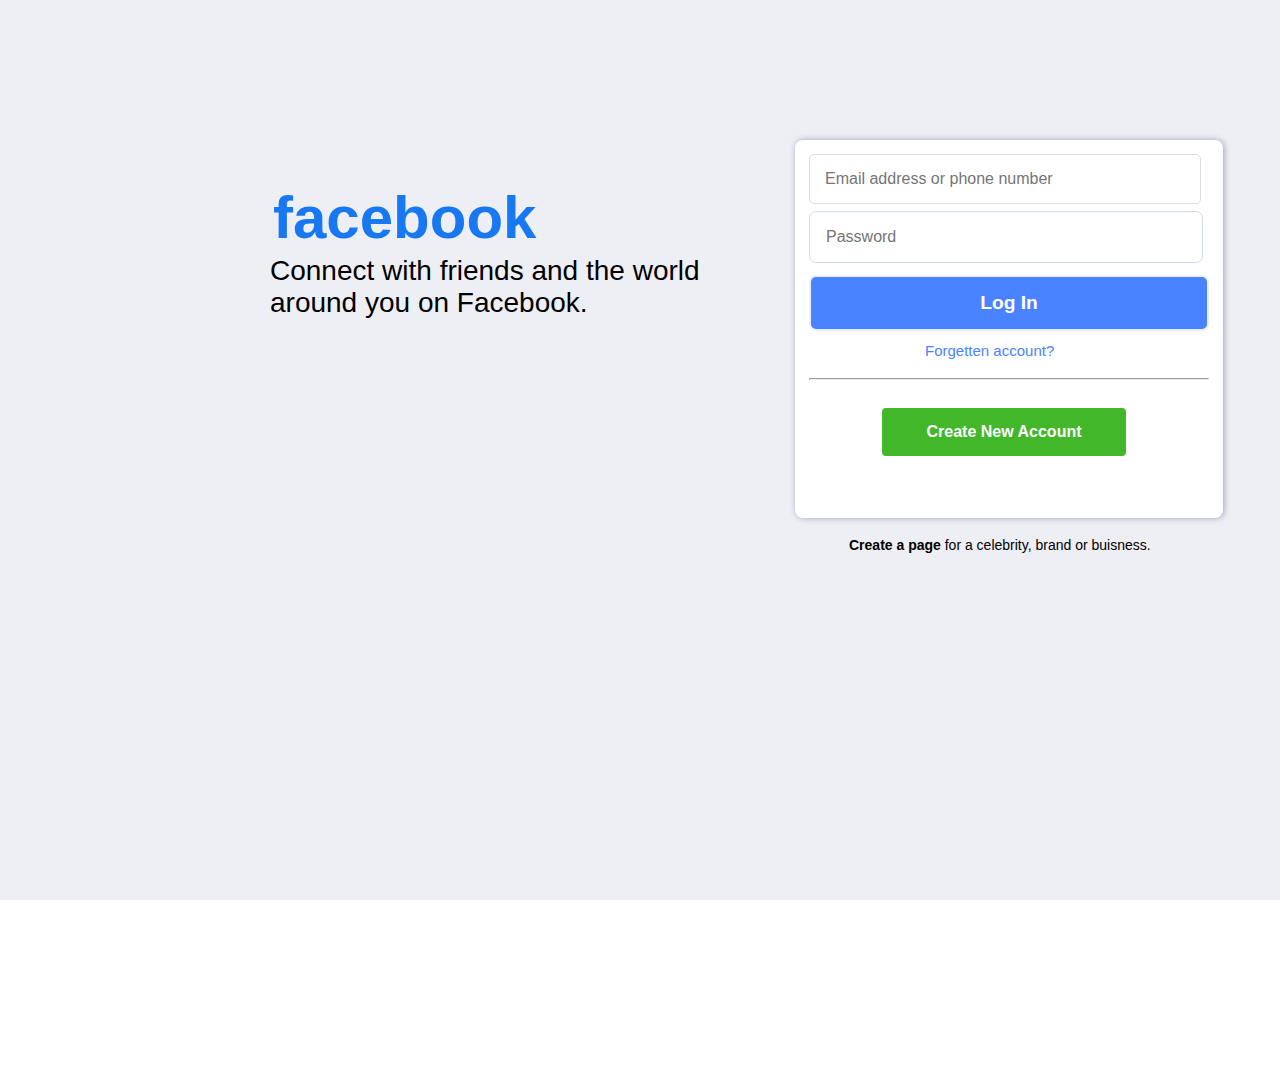
==== Media Query/index.html @ fa53d39c "Bootstrap files" ====
<!DOCTYPE html>
<html lang="en">
<head>
    <meta charset="UTF-8">
    <meta http-equiv="X-UA-Compatible" content="IE=edge">
    <meta name="viewport" content="width=device-width, initial-scale=1.0">
    <title>Facebook Login/Sign Up Page</title>
    <link rel="stylesheet" href="styles.css">
</head>
<body>
    <div class="container">
        <div class="left">
            <h1>facebook</h1>
            <p>Connect with friends and the world around you on Facebook.</p>
        </div>

        <div class="right">
            <div class="form">

            </div>
            <form action="#" method="POST" class="myForm"></form>
            <input class="mail" type="email" placeholder="Email address or phone number">
            <input class="pass" type="password" placeholder="Password">
            <div><button class="btn">Log In</button></div>
            <p id="forgetPass2" class="link"><a href="#">Forgetten account?</a></p>
            <hr id="hr1">
            <button class="btn1">Create New Account</button>
        </form>
        <p class="foot"><b href="">Create a page</b> for a celebrity, brand or buisness.</p>

        <div class="footer">
            <div class="languages">
                <div>
                    <p>English (UK)</p>
                    <p>
                        <a class="lang" onclick="" title="Afrikaans" href="">Afrikaans</a>
                    </p>
                    <p>
                        <a class="lang" onclick="" title="French (France)" href="">Francais (France)</a>
                    </p>
                    <p>
                        <a class="lang" onclick="" title="Portugues (Portugal)" href="">Portugues (Portugal)</a>
                    </p>
                    <p>
                        <a class="lang" onclick="" title="Germain" href="">Deutsch</a>
                    </p>
                    <p>
                        <a class="lang" onclick="" title="Spanish" href="">Espanol</a>
                    </p>
                    <p>
                        <a class="lang" onclick="" title="Italian" href="">Italiano</a>
                    </p>
                    <p>
                        <a class="lang" onclick="" title="Thai" href="">नेपाली</a>
                    </p>
                    <p>
                        <a class="lang" onclick="" title="Hindi" href="">हिन्दी</a>
                    </p>
                    <p><i class="fa fa-plus-square" title="Show more languages" href=""></i></p>
                </div>
            </div>

            <div class="nav">
                <ul>
                    <a onclick="" href="">
                        <p>Sign Up</p>
                    </a>
                    <a onclick="" href="">
                        <p>Log In</p>
                    </a>
                    <a href="">
                        <p>Messenger</p>
                    </a>
                    <a href="">
                        <p>Facebook Lite</p>
                    </a>
                    <a href="">
                        <p>Watch</p>
                    </a>
                    <a href="">
                        <p>People</p>
                    </a>
                    <a href="">
                        <p>Pages</p>
                    </a>
                    <a href="">
                        <p>Groups</p>
                    </a>
                    <a href="">
                        <p>Jobs</p>
                    </a>
                    <a href="">
                        <p>Instagram</p>
                    </a>
                    <a href="">
                        <p>Services</p>
                    </a>
                    <a href="">
                        <p>Privacy</p>
                    </a>
                    <a href="">
                        <p>Terms</p>
                    </a>
                    <a href="">
                        <p>Help</p>
                    </a>
                </ul>
            </div>
        </div>
        </div>
    </div>
    </div>
</body>
</html>
---- Media Query/styles.css ----
* {
  margin: 0;
}

.container {
  display: flex;
  width: 100%;
  height: 100vh;
  background-color: #eeeff4;
}

.left {
  margin-right: 65px;
  position: relative;
  top: 180px;
  left: 270px;
}

h1 {
  color: #1778f2;
  font-size: 60px;
  font-family: -apple-system, BlinkMacSystemFont, "Segoe UI", Roboto, Oxygen,
    Ubuntu, Cantarell, "Open Sans", "Helvetica Neue", sans-serif;
  padding: 3px;
}

p {
  font-family: SFProDisplay-Regular, Arial, Helvetica, sans-serif;
  font-size: 28px;
  font-weight: normal;
  line-height: 32px;
  width: 500px;
}

.myForm {
  display: flex;
  flex-direction: column;
  background-color: #ffffff;
}

.form {
  top: 180px;
  left: 270px;
}

.right {
  margin-top: 140px;
  margin-left: 230px;
  height: 350px;
  width: 400px;
  background-color: #ffffff;
  padding: 14px;
  border-radius: 8px;
  box-shadow: 1px 0px 6px #9ca1bb;
}

.mail {
  border: 1px solid rgb(221, 221, 221);
  width: 360px;
  padding: 15px;
  border-radius: 5px;
  font-size: 16px;
  color: #1307074a;
  outline: none;
  margin-bottom: 7px;
}

.pass {
  border: 1px solid #d4d9f3;
  width: 360px;
  padding: 16px;
  border-radius: 7px;
  font-size: 16px;
  color: #1307074a;
  outline: none;
}

.btn {
  border: 2px solid #eeeff4;
  width: 400px;
  padding: 15px;
  border-radius: 7px;
  font-size: 16px;
  background-color: #4a83ff;
  margin-top: 12px;
  cursor: pointer;
  color: #ffffff;
  font-weight: bolder;
  font-size: larger;
}

.link {
  margin-bottom: 11px;
}

a {
  font-size: 15px;
  text-align: center;
  position: relative;
  margin-left: 116px;
  margin-bottom: 30px;
  text-decoration: none;
  color: #4a83ff;
}

.btn1 {
  width: 250px;
  margin: 0 auto;
  margin-top: 25px;
  background-color: #42b72a;
  color: #ffffff;
  padding: 15px;
  font-size: 16px;
  font-weight: bolder;
  border: solid;
  border-radius: 7px;
  margin-left: 70px;
}

.foot {
  font-size: 14px;
  margin-top: 70px;
  margin-left: 40px;
}

.footer {
  display: none;
}

@media only screen and (max-width: 768px) {
  .body {
    margin: 0;
    padding: 0;
  }
  .container {
    place-items: center;
    margin: 0 auto;
    margin-bottom: 50px;
    width: 100%;
  }
  .left {
    margin-right: 50px;
    position: absolute;
    text-align: center;
    margin-bottom: 50px;
  }
  .left h1 {
    font-size: 40px;
  }
  .left p {
    font-size: 30px;
    right: 100px;
    padding-right: 20px;
  }
  .right {
    margin-top: 0px;
    right: 50px;
    position: absolute;
    margin-right: 20px;
    box-shadow: darkgray;
    border: none;
  }
}

@media only screen and (max-width: 575px) {
  .container {
    display: grid;
    place-items: center;
    margin-bottom: 50px;
  }

  .left {
    position: absolute;
    text-align: center;
    margin-bottom: 50px;
  }
  .left h1 {
    margin-top: 75px;
    text-align: center;
    font-size: 50px;
  }
  .left p {
    display: flex;
    text-align: center;
  }
  .right {
    margin-top: 0px;
    right: 50px;
    position: absolute;
    margin-right: 20px;
    box-shadow: darkgray;
    border: none;
  }

  #hr1 {
    display: block;
    margin-top: 20px;
  }
  #hr1::before {
    position: absolute;
    content: "or";
    left: 50%;
    background: #fff;
    padding: 0 10px;
    color: #333;
  }
  #forgetPass2 {
    display: block;
    font-size: 15px;
  }
  #forgetPass2 a {
    color: rgba(0, 68, 255, 0.6);
  }

  .footer {
    display: block;
    margin-top: 30px;
    color: rgba(0, 68, 255, 0.6);
  }
  .languages p {
    text-align: center;
    font-size: 13px;
    margin: 0;
    color: darkgray;
    float: left;
    margin-left: 20px;
  }
  .nav ul {
    text-align: center;
    margin-top: 30px;
    margin-left: 20px;
  }
  .nav ul a p {
    font-size: 13px;
    margin: 0;
    float: left;
    margin-left: 20px;
    color: rgba(0, 68, 255, 0.6);
  }
}
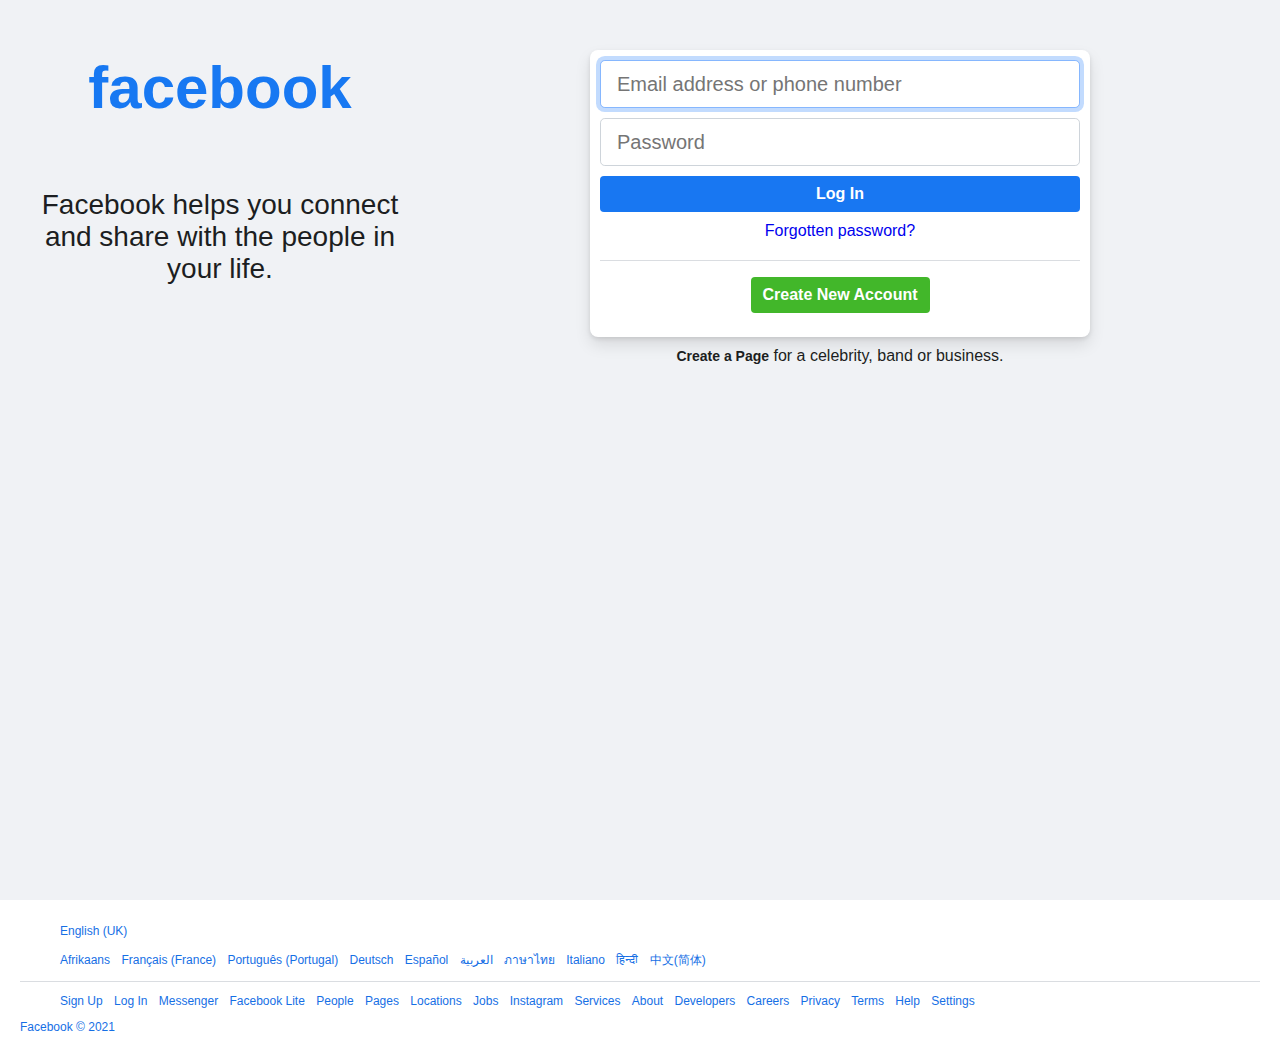
==== commit 85548d8f: "Media Query Files" ====
--- a/Media Query/index.html
+++ b/Media Query/index.html
@@ -1,114 +1,96 @@
 <!DOCTYPE html>
 <html lang="en">
+
 <head>
     <meta charset="UTF-8">
     <meta http-equiv="X-UA-Compatible" content="IE=edge">
-    <meta name="viewport" content="width=device-width, initial-scale=1.0">
+    <meta name="viewport" content="width=device-width, initial-scale=1.0, shrink-to-fit=no">
+    <link href="styles.css" rel="stylesheet">
     <title>Facebook Login/Sign Up Page</title>
-    <link rel="stylesheet" href="styles.css">
 </head>
+
 <body>
-    <div class="container">
-        <div class="left">
-            <h1>facebook</h1>
-            <p>Connect with friends and the world around you on Facebook.</p>
-        </div>
+        <div class="container">
 
-        <div class="right">
-            <div class="form">
+            <div class="left">
+                <h1>facebook</h1>
+                <h2 class="message">Facebook helps you connect and share with the people in your life.</h2>
+            </div>
 
-            </div>
-            <form action="#" method="POST" class="myForm"></form>
-            <input class="mail" type="email" placeholder="Email address or phone number">
-            <input class="pass" type="password" placeholder="Password">
-            <div><button class="btn">Log In</button></div>
-            <p id="forgetPass2" class="link"><a href="#">Forgetten account?</a></p>
-            <hr id="hr1">
-            <button class="btn1">Create New Account</button>
-        </form>
-        <p class="foot"><b href="">Create a page</b> for a celebrity, brand or buisness.</p>
-
-        <div class="footer">
-            <div class="languages">
-                <div>
-                    <p>English (UK)</p>
-                    <p>
-                        <a class="lang" onclick="" title="Afrikaans" href="">Afrikaans</a>
-                    </p>
-                    <p>
-                        <a class="lang" onclick="" title="French (France)" href="">Francais (France)</a>
-                    </p>
-                    <p>
-                        <a class="lang" onclick="" title="Portugues (Portugal)" href="">Portugues (Portugal)</a>
-                    </p>
-                    <p>
-                        <a class="lang" onclick="" title="Germain" href="">Deutsch</a>
-                    </p>
-                    <p>
-                        <a class="lang" onclick="" title="Spanish" href="">Espanol</a>
-                    </p>
-                    <p>
-                        <a class="lang" onclick="" title="Italian" href="">Italiano</a>
-                    </p>
-                    <p>
-                        <a class="lang" onclick="" title="Thai" href="">नेपाली</a>
-                    </p>
-                    <p>
-                        <a class="lang" onclick="" title="Hindi" href="">हिन्दी</a>
-                    </p>
-                    <p><i class="fa fa-plus-square" title="Show more languages" href=""></i></p>
+            <div class="right">
+                <div class="login">
+                    <form>
+                        <div class="form">
+                            <input type="text" class="form-element" name="email" id="email"
+                                placeholder="Email address or phone number" autofocus="1"
+                                aria-label="Email address or phone number">
+                        </div>
+                        <div class="form">
+                            <input type="password" class="form-element" name="pass" id="pass" placeholder="Password"
+                                aria-label="Password">
+                        </div>
+                        <div class="form">
+                            <button class="button custom-button" id="loginBtn" name="login" type="submit">Log
+                                In</button>
+                        </div>
+                        <div class="form mb-2">
+                            <a href="#" class="onhover">Forgotten password?</a>
+                        </div>
+                        <div class="hr"></div>
+                        <div class="form">
+                            <a href="#" class="button custom-button" role="button" id="createNewAccountBtn">Create New
+                                Account</a>
+                        </div>
+                    </form>
+                </div>
+                <div class="create-page">
+                    <a href="#" class="onhover" id="create-page-message">Create a Page</a> for a celebrity,
+                    band or business.
                 </div>
             </div>
+        </div>
+    <footer>
+        <div class="row">
+            <ul class="list mb-0">
+                <p class="">English (UK)</p>
+                <li class="list-item"><a href="#" class="onhover" title="Afrikaans">Afrikaans</a></li>
+                <li class="list-item"><a href="#" class="onhover" title="French (France)">Français (France)</a></li>
+                <li class="list-item"><a href="#" class="onhover" title="Portuguese (Portugal)">Português (Portugal)</a></li>
+                <li class="list-item"><a href="#" class="onhover" title="German">Deutsch</a></li>
+                <li class="list-item"><a href="#" class="onhover" title="Spanish">Español</a></li>
+                <li class="list-item"><a href="#" class="onhover" title="Arabic">العربية</a></li>
+                <li class="list-item"><a href="#" class="onhover" title="Thai">ภาษาไทย</a></li>
+                <li class="list-item"><a href="#" class="onhover" title="Italian">Italiano</a></li>
+                <li class="list-item"><a href="#" class="onhover" title="Hindi">हिन्दी</a></li>
+                <li class="list-item"><a href="#" class="onhover"title="Chinese (China)">中文(简体)</a></li>
+            </ul>
+        </div>
+        <div class="hr"></div>
+        <div class="footer">
+            <ul class="list mb-3">
+                <li class="list-item"><a href="#" class="onhover" title="Sign up for Facebook">Sign Up</a></li>
+                <li class="list-item"><a href="#" class="onhover" title="Log in to Facebook">Log In</a></li>
+                <li class="list-item"><a href="#" class="onhover" title="Take a look at Messenger.">Messenger</a></li>
+                <li class="list-item"><a href="#" class="onhover" title="Facebook Lite for Android.">Facebook Lite</a></li>
+                <li class="list-item"><a href="#" class="onhover" title="Browse our people directory.">People</a></li>
+                <li class="list-item"><a href="#" class="onhover" title="Browse our Pages directory.">Pages</a></li>
+                <li class="list-item"><a href="#" class="onhover" title="Browse our places directory.">Locations</a></li>
+                <li class="list-item"><a href="#" class="onhover" title="Apply for jobs and hire on Facebook.">Jobs</a></li>
+                <li class="list-item"><a href="#" class="onhover" title="Take a look at Instagram">Instagram</a></li>
+                <li class="list-item"><a href="#" class="onhover" title="Browse our Facebook Services directory.">Services</a></li>
+                <li class="list-item"><a href="#" class="onhover" title="Read our blog, discover the resource centre and find job opportunities.">About</a></li>
+                <li class="list-item"><a href="#" class="onhover" title="Develop on our platform.">Developers</a></li>
+                <li class="list-item"><a href="#" class="onhover" title="Make your next career move to our brilliant company.">Careers</a></li>
+                <li class="list-item"><a href="#" class="onhover" title="Learn about your privacy and Facebook.">Privacy</a></li>
+                <li class="list-item"><a href="#" class="onhover" title="Review our terms and policies.">Terms</a></li>
+                <li class="list-item"><a href="#" class="onhover" title="Visit our Help Centre.">Help</a></li>
+                <li class="list-item"><a href="#" class="onhover" title="View and edit your Facebook settings.">Settings</a></li>
+            </ul>
+        </div>
+        <div class="footer">
+            Facebook © 2021
+        </div>
+    </footer>
+</body>
 
-            <div class="nav">
-                <ul>
-                    <a onclick="" href="">
-                        <p>Sign Up</p>
-                    </a>
-                    <a onclick="" href="">
-                        <p>Log In</p>
-                    </a>
-                    <a href="">
-                        <p>Messenger</p>
-                    </a>
-                    <a href="">
-                        <p>Facebook Lite</p>
-                    </a>
-                    <a href="">
-                        <p>Watch</p>
-                    </a>
-                    <a href="">
-                        <p>People</p>
-                    </a>
-                    <a href="">
-                        <p>Pages</p>
-                    </a>
-                    <a href="">
-                        <p>Groups</p>
-                    </a>
-                    <a href="">
-                        <p>Jobs</p>
-                    </a>
-                    <a href="">
-                        <p>Instagram</p>
-                    </a>
-                    <a href="">
-                        <p>Services</p>
-                    </a>
-                    <a href="">
-                        <p>Privacy</p>
-                    </a>
-                    <a href="">
-                        <p>Terms</p>
-                    </a>
-                    <a href="">
-                        <p>Help</p>
-                    </a>
-                </ul>
-            </div>
-        </div>
-        </div>
-    </div>
-    </div>
-</body>
 </html>--- a/Media Query/styles.css
+++ b/Media Query/styles.css
@@ -1,19 +1,16 @@
-* {
+*,
+::before,
+::after {
+  box-sizing: border-box;
+}
+
+body {
+  width: 100%;
+  padding: 0;
   margin: 0;
-}
-
-.container {
-  display: flex;
-  width: 100%;
-  height: 100vh;
-  background-color: #eeeff4;
-}
-
-.left {
-  margin-right: 65px;
-  position: relative;
-  top: 180px;
-  left: 270px;
+  font-family: Helvetica, Arial, sans-serif;
+  background: #fff;
+  color: #1c1e21;
 }
 
 h1 {
@@ -24,217 +21,195 @@
   padding: 3px;
 }
 
-p {
-  font-family: SFProDisplay-Regular, Arial, Helvetica, sans-serif;
+.list-item {
+  display: inline-block;
+}
+
+.list-item:not(:last-child) {
+  margin-right: 0.5rem;
+}
+
+.hr {
+  position: relative;
+  border-bottom: 1px solid #dadde1;
+  margin: 20px auto 16px;
+  width: 100%;
+}
+
+.onhover {
+  text-decoration: none;
+}
+
+.onhover:hover {
+  text-decoration: underline;
+}
+
+.form-element {
+  display: block;
+  width: 100%;
+  font-weight: 400;
+  line-height: 1.5;
+  color: #212529;
+  background-color: #fff;
+  background-clip: padding-box;
+  border: 1px solid #ced4da;
+  -webkit-appearance: none;
+  -moz-appearance: none;
+  appearance: none;
+  transition: border-color 0.15s ease-in-out, box-shadow 0.15s ease-in-out;
+
+  min-height: calc(1.5em + 1rem + 2px);
+  padding: 0.5rem 1rem;
+  font-size: 1.25rem;
+  border-radius: 0.3rem;
+}
+
+.form-element:focus {
+  color: #212529;
+  background-color: #fff;
+  border-color: #86b7fe;
+  outline: 0;
+  box-shadow: 0 0 0 0.25rem rgb(13 110 253 / 25%);
+}
+
+.button {
+  display: inline-block;
+  font-weight: 400;
+  line-height: 1.5;
+  color: #fff;
+  text-align: center;
+  text-decoration: none;
+  vertical-align: middle;
+  cursor: pointer;
+  background-color: transparent;
+  border: 1px solid transparent;
+  padding: 0.375rem 0.75rem;
+  font-size: 1rem;
+  border-radius: 0.25rem;
+  transition: color 0.15s ease-in-out, background-color 0.15s ease-in-out,
+    border-color 0.15s ease-in-out, box-shadow 0.15s ease-in-out;
+}
+
+.custom-button {
+  font-weight: bold;
+  transition: 200ms cubic-bezier(0.08, 0.52, 0.52, 1) background-color,
+    200ms cubic-bezier(0.08, 0.52, 0.52, 1) box-shadow,
+    200ms cubic-bezier(0.08, 0.52, 0.52, 1) transform;
+  border: none;
+}
+
+.container {
+  display: flex;
+  flex-direction: column;
+  width: 100%;
+  background: #f0f2f5;
+  width: inherit;
+  height: 100%;
+  min-width: 500px;
+  min-height: 100vh;
+  padding: 10px 15px;
+}
+.left {
+  display: flex;
+  flex-direction: column;
+  align-items: center;
+}
+
+.message {
   font-size: 28px;
   font-weight: normal;
   line-height: 32px;
-  width: 500px;
-}
-
-.myForm {
+  width: 400px;
+  text-align: center;
+}
+
+.right {
   display: flex;
   flex-direction: column;
-  background-color: #ffffff;
-}
-
-.form {
-  top: 180px;
-  left: 270px;
-}
-
-.right {
-  margin-top: 140px;
-  margin-left: 230px;
-  height: 350px;
-  width: 400px;
-  background-color: #ffffff;
-  padding: 14px;
+  align-items: center;
+  width: 100%;
+
+  padding: 0px 10px;
+}
+
+.login {
+  background-color: #fff;
+  border: none;
   border-radius: 8px;
-  box-shadow: 1px 0px 6px #9ca1bb;
-}
-
-.mail {
-  border: 1px solid rgb(221, 221, 221);
-  width: 360px;
-  padding: 15px;
-  border-radius: 5px;
-  font-size: 16px;
-  color: #1307074a;
-  outline: none;
-  margin-bottom: 7px;
-}
-
-.pass {
-  border: 1px solid #d4d9f3;
-  width: 360px;
-  padding: 16px;
-  border-radius: 7px;
-  font-size: 16px;
-  color: #1307074a;
-  outline: none;
-}
-
-.btn {
-  border: 2px solid #eeeff4;
-  width: 400px;
-  padding: 15px;
-  border-radius: 7px;
-  font-size: 16px;
-  background-color: #4a83ff;
-  margin-top: 12px;
-  cursor: pointer;
-  color: #ffffff;
-  font-weight: bolder;
-  font-size: larger;
-}
-
-.link {
-  margin-bottom: 11px;
-}
-
-a {
-  font-size: 15px;
+  box-shadow: 0 2px 4px rgb(0 0 0 / 10%), 0 8px 16px rgb(0 0 0 / 10%);
+  box-sizing: border-box;
+  margin: 40px 0 0;
+  padding: 10px 10px 24px;
+  min-width: 500px;
+
+  padding-bottom: 24px;
+  padding-top: 10px;
+
   text-align: center;
-  position: relative;
-  margin-left: 116px;
-  margin-bottom: 30px;
-  text-decoration: none;
-  color: #4a83ff;
-}
-
-.btn1 {
-  width: 250px;
-  margin: 0 auto;
-  margin-top: 25px;
+}
+
+#createNewAccountBtn {
   background-color: #42b72a;
-  color: #ffffff;
-  padding: 15px;
-  font-size: 16px;
-  font-weight: bolder;
-  border: solid;
-  border-radius: 7px;
-  margin-left: 70px;
-}
-
-.foot {
+}
+
+#createNewAccountBtn:hover {
+  background-color: #36a420;
+  border-color: #36a420;
+}
+
+#loginBtn {
+  background-color: #1877f2;
+  width: 100%;
+}
+
+#loginBtn:hover {
+  background-color: #166fe5;
+}
+
+#create-page-message {
+  color: #1c1e21;
+  font-family: Helvetica, Arial, sans-serif;
   font-size: 14px;
-  margin-top: 70px;
-  margin-left: 40px;
-}
-
-.footer {
-  display: none;
-}
-
-@media only screen and (max-width: 768px) {
-  .body {
-    margin: 0;
-    padding: 0;
+  font-weight: bold;
+}
+
+.form:not(:last-child) {
+  margin-bottom: 10px;
+}
+
+.create-page {
+  padding: 10px 0;
+}
+
+footer {
+  font-size: 12px;
+  color: #166fe5;
+  padding: 12px 20px;
+  background-color: #fff;
+}
+
+footer a:link,
+footer a:visited {
+  color: #166fe5;
+}
+
+footer .hr {
+  margin: 10px auto;
+}
+
+.footer:last-child {
+  margin: 12px 0;
+}
+
+@media (min-width: 576px) {
+  .container {
+    padding: 10px 20px;
   }
+}
+
+@media (min-width: 768px) {
   .container {
-    place-items: center;
-    margin: 0 auto;
-    margin-bottom: 50px;
-    width: 100%;
+    flex-direction: row;
+    justify-content: space-evenly;
   }
-  .left {
-    margin-right: 50px;
-    position: absolute;
-    text-align: center;
-    margin-bottom: 50px;
-  }
-  .left h1 {
-    font-size: 40px;
-  }
-  .left p {
-    font-size: 30px;
-    right: 100px;
-    padding-right: 20px;
-  }
-  .right {
-    margin-top: 0px;
-    right: 50px;
-    position: absolute;
-    margin-right: 20px;
-    box-shadow: darkgray;
-    border: none;
-  }
-}
-
-@media only screen and (max-width: 575px) {
-  .container {
-    display: grid;
-    place-items: center;
-    margin-bottom: 50px;
-  }
-
-  .left {
-    position: absolute;
-    text-align: center;
-    margin-bottom: 50px;
-  }
-  .left h1 {
-    margin-top: 75px;
-    text-align: center;
-    font-size: 50px;
-  }
-  .left p {
-    display: flex;
-    text-align: center;
-  }
-  .right {
-    margin-top: 0px;
-    right: 50px;
-    position: absolute;
-    margin-right: 20px;
-    box-shadow: darkgray;
-    border: none;
-  }
-
-  #hr1 {
-    display: block;
-    margin-top: 20px;
-  }
-  #hr1::before {
-    position: absolute;
-    content: "or";
-    left: 50%;
-    background: #fff;
-    padding: 0 10px;
-    color: #333;
-  }
-  #forgetPass2 {
-    display: block;
-    font-size: 15px;
-  }
-  #forgetPass2 a {
-    color: rgba(0, 68, 255, 0.6);
-  }
-
-  .footer {
-    display: block;
-    margin-top: 30px;
-    color: rgba(0, 68, 255, 0.6);
-  }
-  .languages p {
-    text-align: center;
-    font-size: 13px;
-    margin: 0;
-    color: darkgray;
-    float: left;
-    margin-left: 20px;
-  }
-  .nav ul {
-    text-align: center;
-    margin-top: 30px;
-    margin-left: 20px;
-  }
-  .nav ul a p {
-    font-size: 13px;
-    margin: 0;
-    float: left;
-    margin-left: 20px;
-    color: rgba(0, 68, 255, 0.6);
-  }
-}
+}
